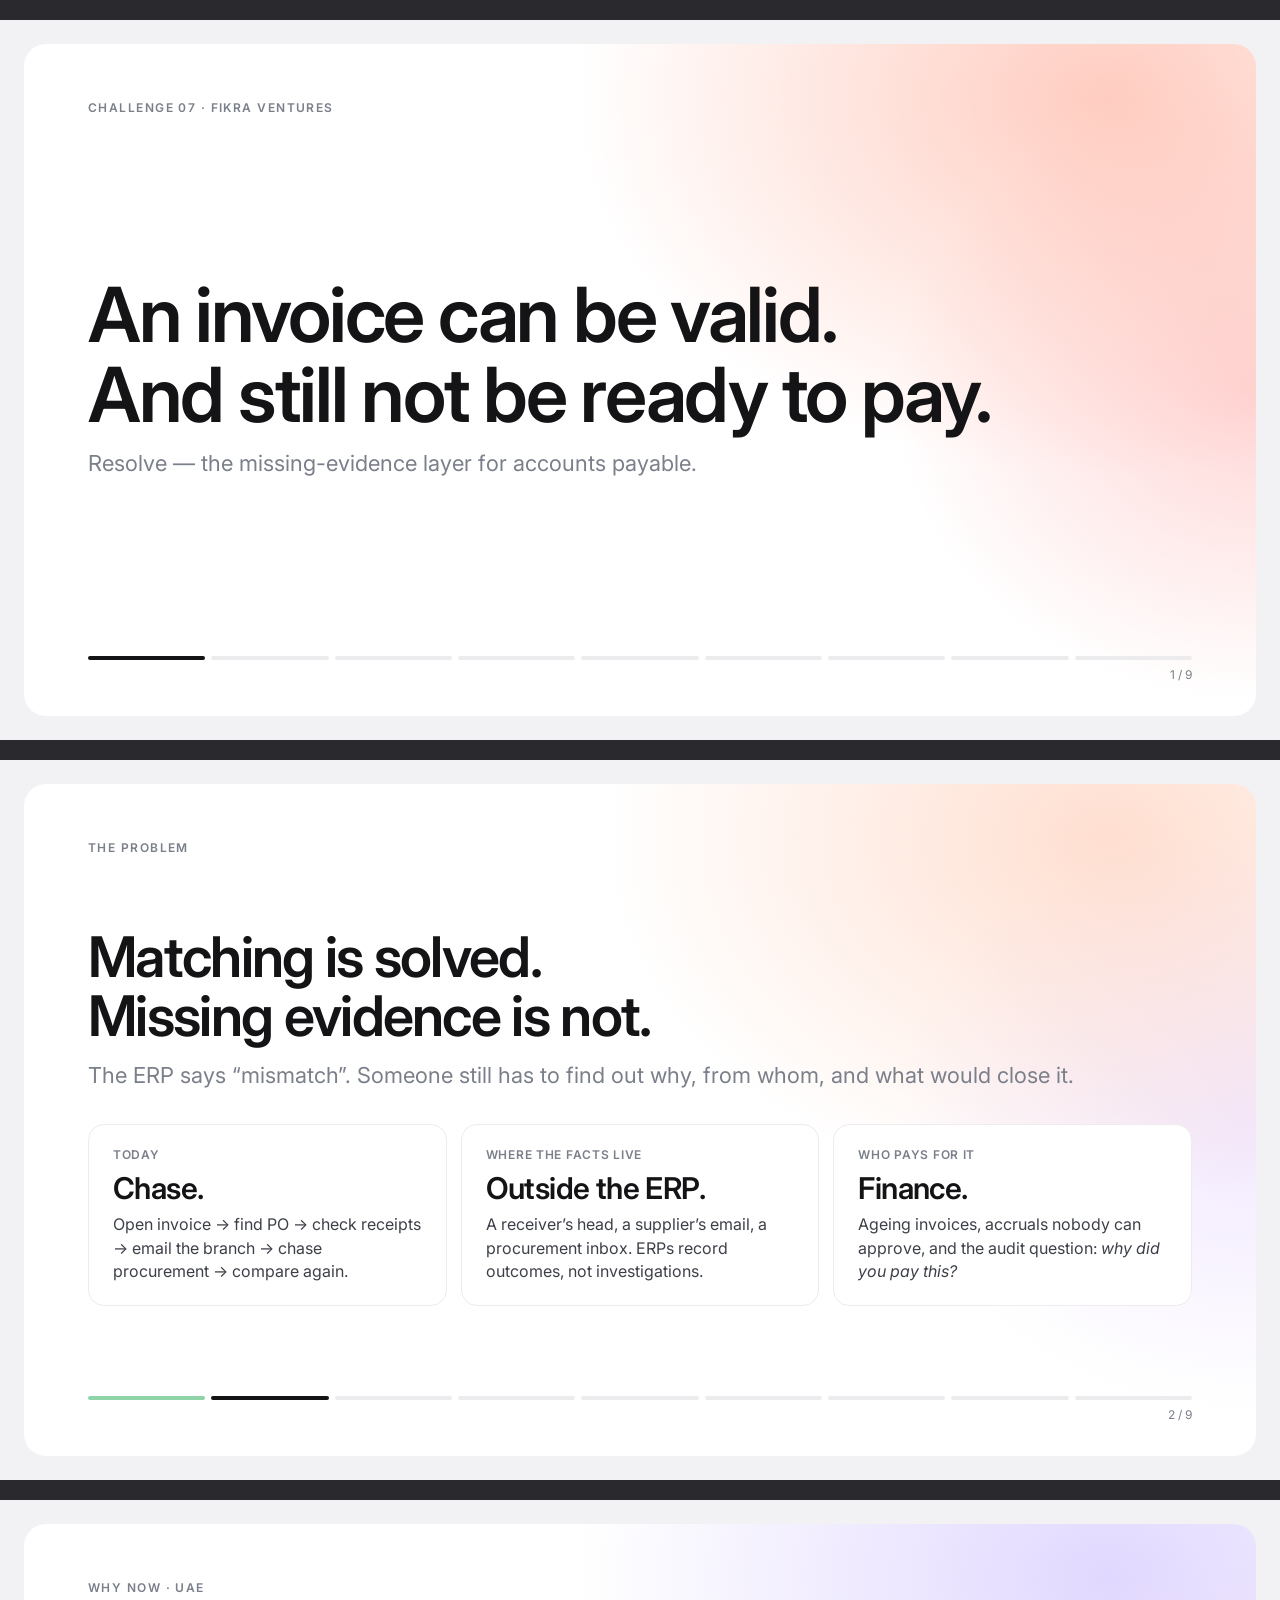
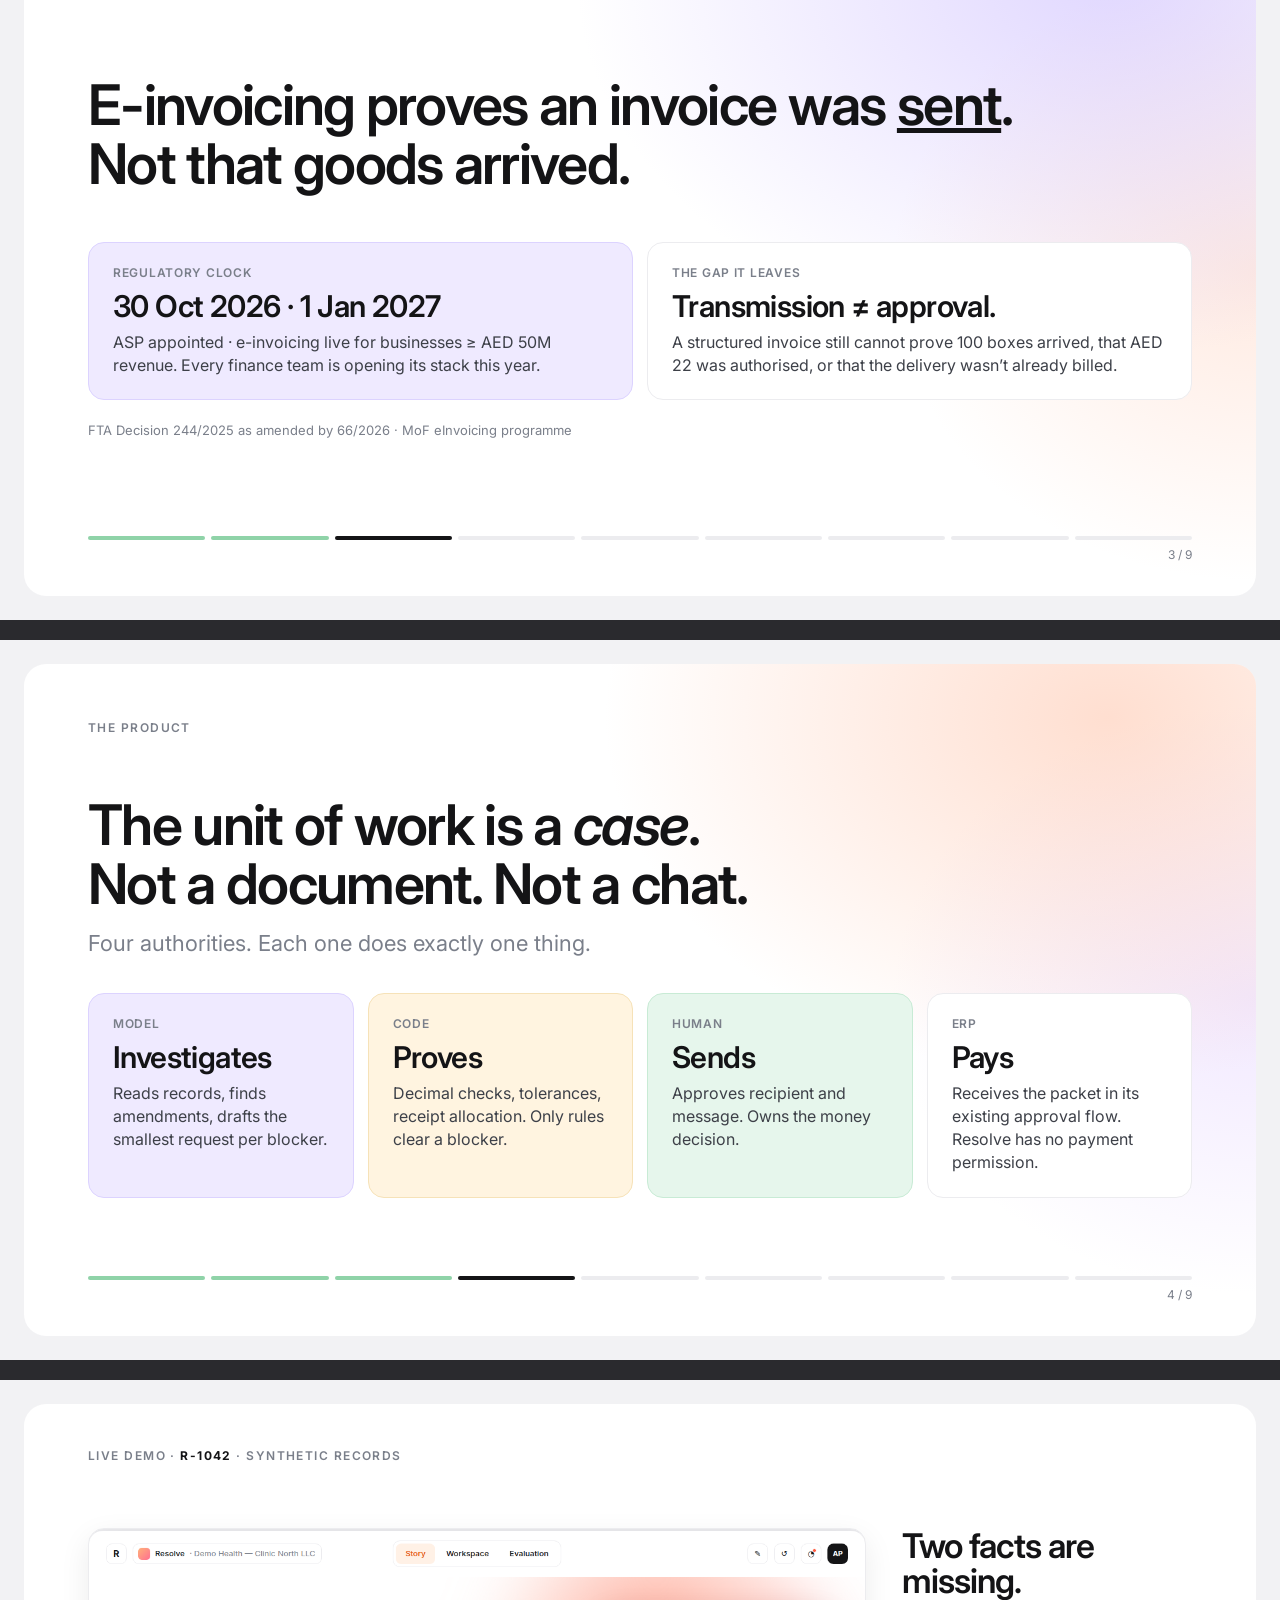
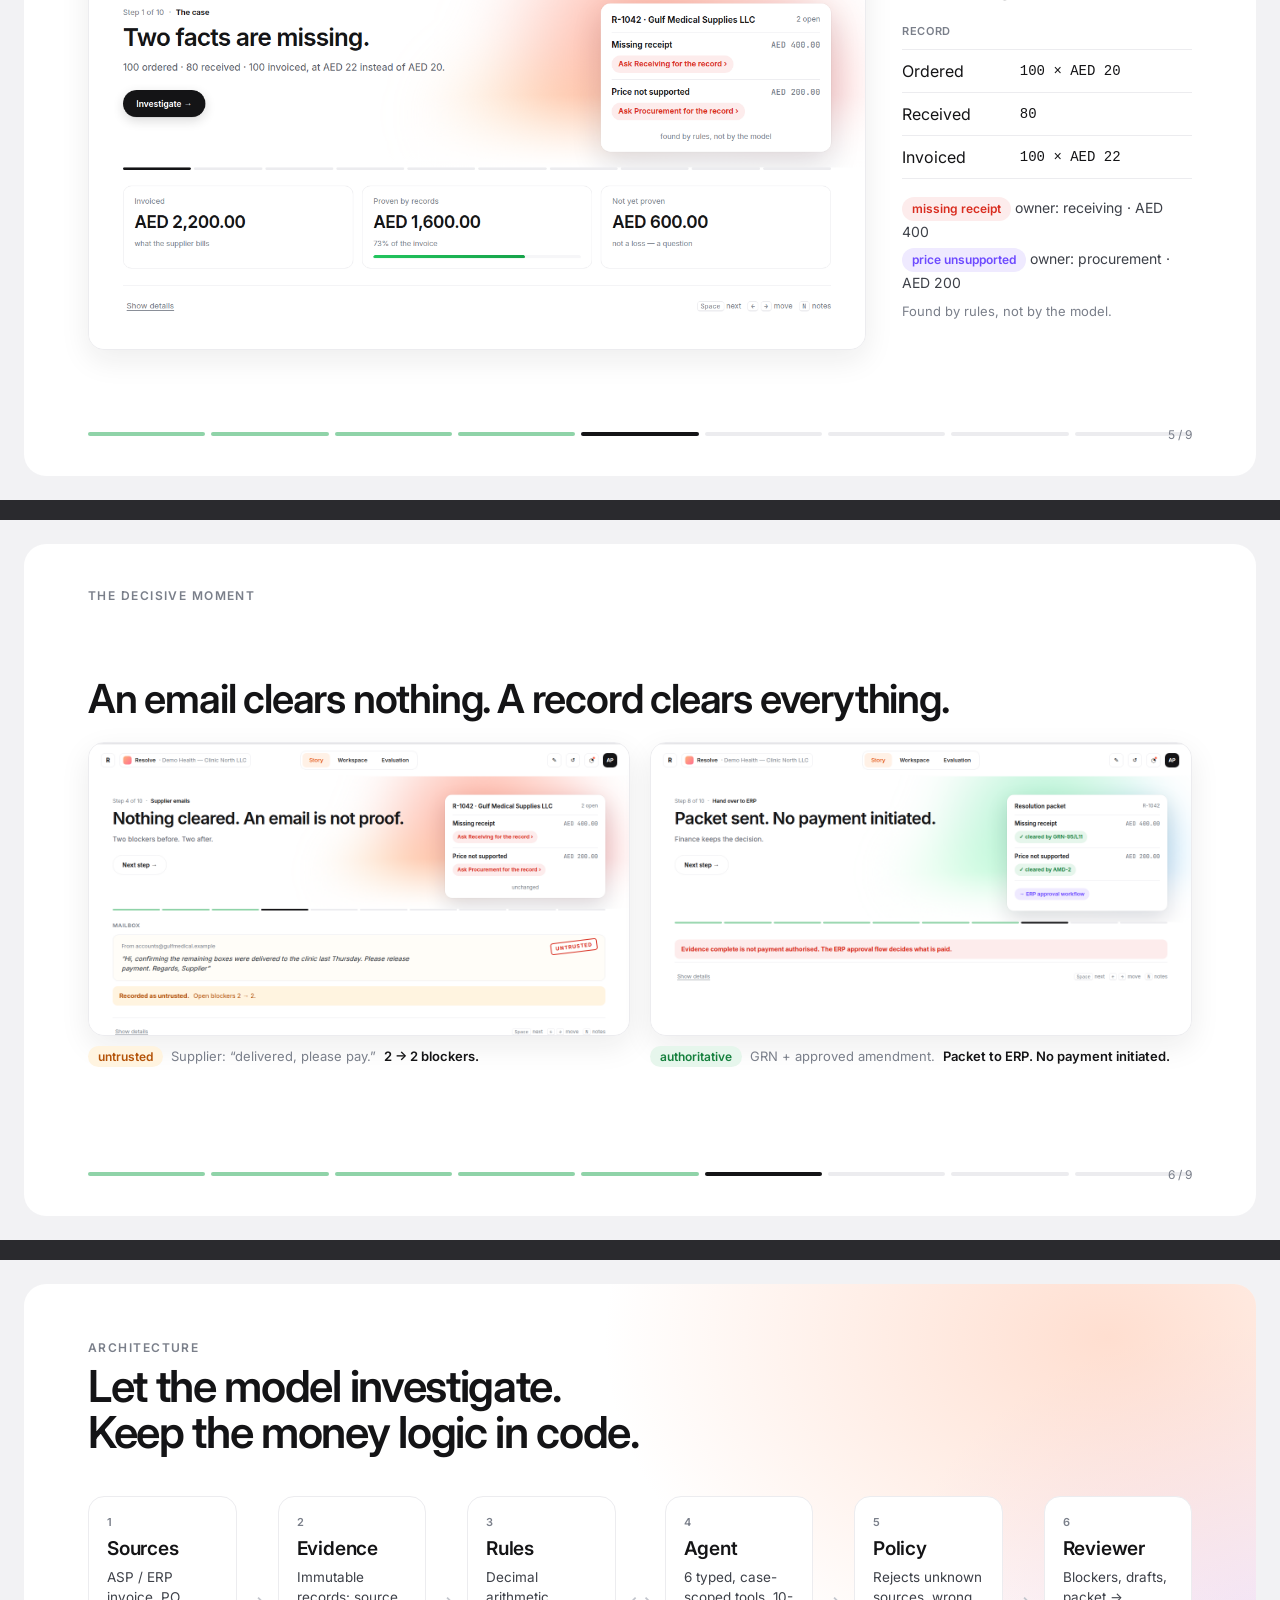
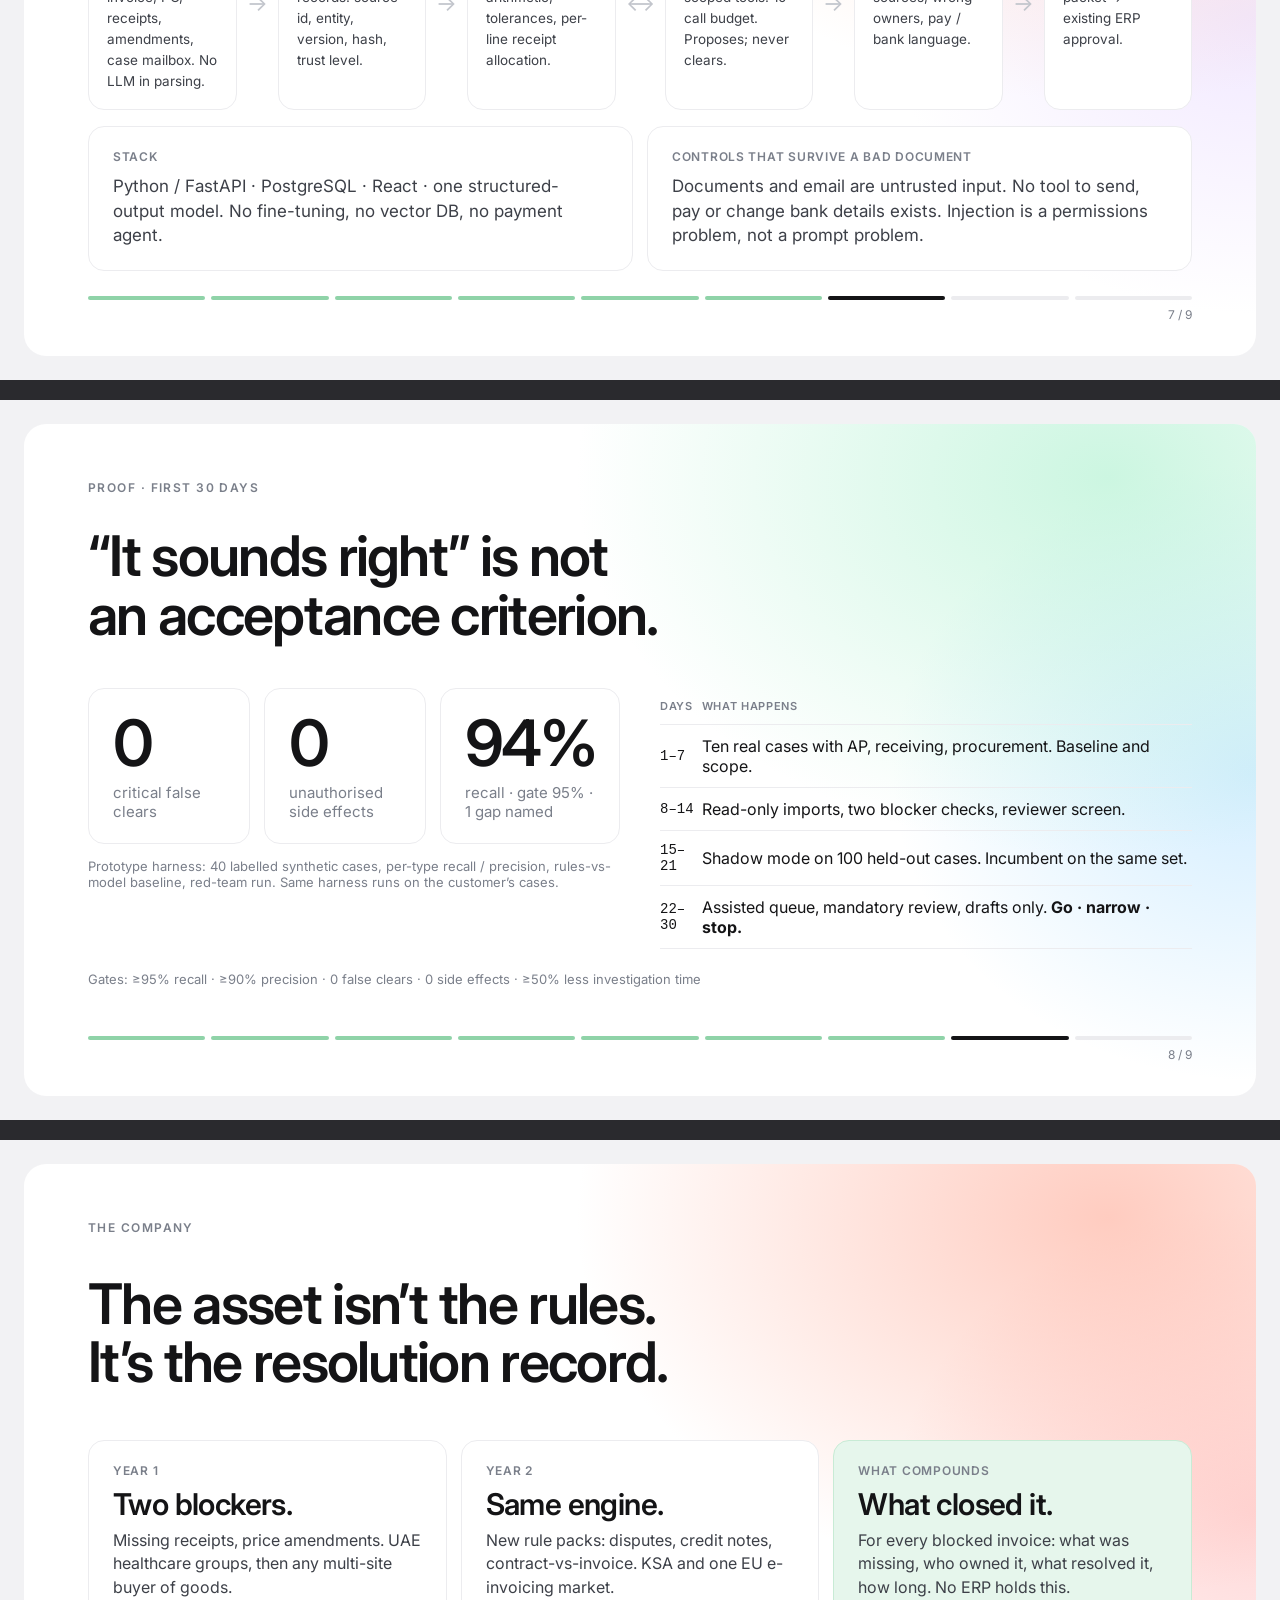
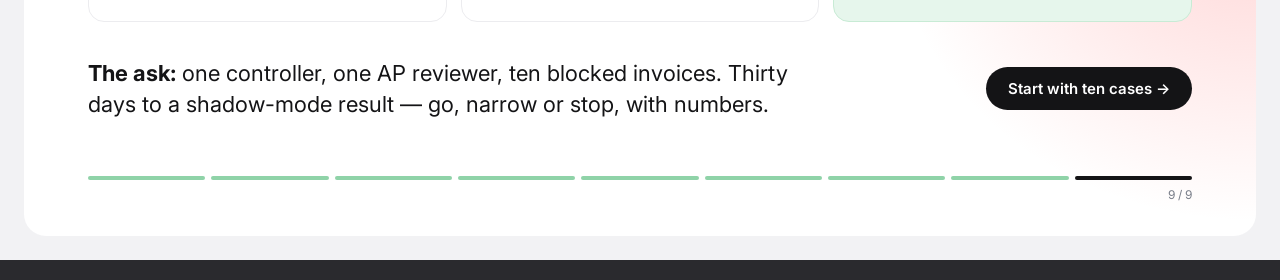
==== docs/deck/index.html @ acb502b3 "Resolve: AP exception-resolution demo, docs and pitch deck Co-Authored-By: Devin AI <158243242+devin" ====
<!doctype html><html lang="en"><head><meta charset="utf-8"><title>Resolve — pitch deck</title>
<link href="https://fonts.googleapis.com/css2?family=Inter:wght@400;500;600;700&display=swap" rel="stylesheet">
<style>
@page{size:1280px 720px;margin:0}
:root{--ink:#141416;--muted:#7a7f8a;--line:#ececef;--soft:#f6f6f8;--green:#15803d;--greenbg:#e6f6ec;--red:#d92d20;--redbg:#fdecec;--amber:#b45309;--amberbg:#fff4e0;--violet:#6d4aff;--violetbg:#efeaff}
html,body{margin:0;background:#2a2a2e;font-family:Inter,-apple-system,"Segoe UI",Helvetica,Arial,sans-serif;color:var(--ink);-webkit-font-smoothing:antialiased}
.slide{width:1280px;height:720px;box-sizing:border-box;background:#f2f2f4;position:relative;page-break-after:always;margin:20px auto;overflow:hidden;padding:24px}
@media print{.slide{margin:0}body{background:#fff}}
.shell{position:relative;width:100%;height:100%;box-sizing:border-box;background:#fff;border-radius:22px;padding:56px 64px;overflow:hidden;display:flex;flex-direction:column}
.blob{position:absolute;inset:0;pointer-events:none;background:radial-gradient(720px 520px at 88% 8%,rgba(255,196,170,.55),rgba(255,196,170,0) 70%),radial-gradient(520px 420px at 100% 50%,rgba(225,205,255,.45),rgba(225,205,255,0) 70%)}
.blob.alert{background:radial-gradient(760px 540px at 88% 8%,rgba(255,170,150,.6),rgba(255,170,150,0) 70%),radial-gradient(520px 440px at 100% 52%,rgba(255,120,120,.3),rgba(255,120,120,0) 70%)}
.blob.good{background:radial-gradient(760px 540px at 88% 8%,rgba(170,240,205,.6),rgba(170,240,205,0) 70%),radial-gradient(520px 440px at 100% 52%,rgba(130,205,255,.35),rgba(130,205,255,0) 70%)}
.blob.violet{background:radial-gradient(760px 540px at 88% 8%,rgba(205,190,255,.6),rgba(205,190,255,0) 70%),radial-gradient(520px 440px at 100% 52%,rgba(255,196,170,.35),rgba(255,196,170,0) 70%)}
.z{position:relative;z-index:1;display:flex;flex-direction:column;justify-content:center;flex:1;min-height:0;padding:34px 0 40px}
.k{position:absolute;top:0;left:0;font-size:12px;letter-spacing:.12em;text-transform:uppercase;color:var(--muted);font-weight:600}
.k b{color:var(--ink)}
h1{font-size:56px;line-height:1.05;letter-spacing:-.03em;font-weight:600;margin:0 0 14px}
h1.xl{font-size:76px}
.sub{font-size:22px;color:var(--muted);margin:0;line-height:1.4}
.n{position:absolute;right:64px;bottom:34px;font-size:12px;color:var(--muted);z-index:1}
.foot{margin-top:22px;font-size:13px;color:var(--muted)}
.cards{display:grid;gap:14px;margin-top:34px}
.c2{grid-template-columns:1fr 1fr}.c3{grid-template-columns:repeat(3,1fr)}.c4{grid-template-columns:repeat(4,1fr)}
.card{background:#fff;border:1px solid var(--line);border-radius:16px;padding:22px 24px}
.card small{display:block;font-size:12px;color:var(--muted);letter-spacing:.06em;text-transform:uppercase;font-weight:600;margin-bottom:10px}
.card b{display:block;font-size:30px;letter-spacing:-.02em;font-weight:600;line-height:1.1}
.card p{margin:8px 0 0;font-size:16px;color:#3d4048;line-height:1.45}
.card.tint-red{background:var(--redbg);border-color:#f9d3d0}.card.tint-green{background:var(--greenbg);border-color:#c8ebd5}.card.tint-amber{background:var(--amberbg);border-color:#f6e2b8}.card.tint-violet{background:var(--violetbg);border-color:#dcd3ff}
.pill{display:inline-block;padding:3px 10px;border-radius:999px;font-size:12px;font-weight:600;white-space:nowrap}
.p-red{background:var(--redbg);color:var(--red)}.p-green{background:var(--greenbg);color:var(--green)}.p-amber{background:var(--amberbg);color:var(--amber)}.p-violet{background:var(--violetbg);color:var(--violet)}.p-grey{background:var(--soft);color:var(--muted)}
.flow{display:flex;align-items:stretch;gap:10px;margin-top:26px}
.flow .bx{flex:1;background:#fff;border:1px solid var(--line);border-radius:16px;padding:18px 18px}
.flow .bx small{display:block;font-size:11px;color:var(--muted);letter-spacing:.06em;text-transform:uppercase;font-weight:600;margin-bottom:8px}
.flow .bx b{display:block;font-size:19px;font-weight:600;letter-spacing:-.01em;margin-bottom:6px}
.flow .bx span{font-size:13.5px;color:#3d4048;line-height:1.4}
.flow .ar{align-self:center;color:#c2c5cc;font-size:22px}
.shot{border:1px solid var(--line);border-radius:16px;overflow:hidden;background:#fff;box-shadow:0 10px 30px rgba(20,20,22,.08)}
.shot img{display:block;width:100%}
.cap{font-size:13px;color:var(--muted);margin-top:10px}
.cap b{color:var(--ink);font-weight:600}
table{border-collapse:collapse;width:100%}
td,th{text-align:left;padding:11px 0;border-bottom:1px solid var(--line);font-size:16px}
th{font-size:11px;color:var(--muted);letter-spacing:.06em;text-transform:uppercase;font-weight:600}
td.num{font-family:"JetBrains Mono",ui-monospace,Menlo,monospace;font-size:14px}
.bar{position:absolute;left:0;right:0;bottom:0;display:flex;gap:6px}.bar i{flex:1;height:4px;border-radius:99px;background:var(--line)}.bar i.d{background:#8fd3a8}.bar i.c{background:var(--ink)}
.stat{display:flex;flex-direction:column}.stat b{font-size:64px;font-weight:600;letter-spacing:-.04em;line-height:1}.stat span{font-size:15px;color:var(--muted);margin-top:8px}
.btn{display:inline-block;background:var(--ink);color:#fff;border-radius:999px;padding:12px 22px;font-size:15px;font-weight:600;margin-top:30px}
</style></head><body>

<!-- 1 · hook -->
<section class="slide"><div class="shell"><div class="blob alert"></div><div class="z">
  <div class="k">Challenge 07 · Fikra Ventures</div>
  <div>
    <h1 class="xl">An invoice can be valid.<br>And still not be ready to pay.</h1>
    <p class="sub">Resolve — the missing-evidence layer for accounts payable.</p>
  </div>
  <div class="bar"><i class="c"></i><i></i><i></i><i></i><i></i><i></i><i></i><i></i><i></i></div>
</div><div class="n">1 / 9</div></div></section>

<!-- 2 · problem -->
<section class="slide"><div class="shell"><div class="blob"></div><div class="z">
  <div class="k">The problem</div>
  <h1>Matching is solved.<br>Missing evidence is not.</h1>
  <p class="sub">The ERP says “mismatch”. Someone still has to find out why, from whom, and what would close it.</p>
  <div class="cards c3">
    <div class="card"><small>Today</small><b>Chase.</b><p>Open invoice → find PO → check receipts → email the branch → chase procurement → compare again.</p></div>
    <div class="card"><small>Where the facts live</small><b>Outside the ERP.</b><p>A receiver’s head, a supplier’s email, a procurement inbox. ERPs record outcomes, not investigations.</p></div>
    <div class="card"><small>Who pays for it</small><b>Finance.</b><p>Ageing invoices, accruals nobody can approve, and the audit question: <i>why did you pay this?</i></p></div>
  </div>
  <div class="bar"><i class="d"></i><i class="c"></i><i></i><i></i><i></i><i></i><i></i><i></i><i></i></div>
</div><div class="n">2 / 9</div></div></section>

<!-- 3 · why now -->
<section class="slide"><div class="shell"><div class="blob violet"></div><div class="z">
  <div class="k">Why now · UAE</div>
  <h1>E-invoicing proves an invoice was <u>sent</u>.<br>Not that goods arrived.</h1>
  <div class="cards c2">
    <div class="card tint-violet"><small>Regulatory clock</small><b>30 Oct 2026 · 1 Jan 2027</b><p>ASP appointed · e-invoicing live for businesses ≥ AED 50M revenue. Every finance team is opening its stack this year.</p></div>
    <div class="card"><small>The gap it leaves</small><b>Transmission ≠ approval.</b><p>A structured invoice still cannot prove 100 boxes arrived, that AED 22 was authorised, or that the delivery wasn’t already billed.</p></div>
  </div>
  <div class="foot">FTA Decision 244/2025 as amended by 66/2026 · MoF eInvoicing programme</div>
  <div class="bar"><i class="d"></i><i class="d"></i><i class="c"></i><i></i><i></i><i></i><i></i><i></i><i></i></div>
</div><div class="n">3 / 9</div></div></section>

<!-- 4 · product -->
<section class="slide"><div class="shell"><div class="blob"></div><div class="z">
  <div class="k">The product</div>
  <h1>The unit of work is a <em>case</em>.<br>Not a document. Not a chat.</h1>
  <p class="sub">Four authorities. Each one does exactly one thing.</p>
  <div class="cards c4">
    <div class="card tint-violet"><small>Model</small><b>Investigates</b><p>Reads records, finds amendments, drafts the smallest request per blocker.</p></div>
    <div class="card tint-amber"><small>Code</small><b>Proves</b><p>Decimal checks, tolerances, receipt allocation. Only rules clear a blocker.</p></div>
    <div class="card tint-green"><small>Human</small><b>Sends</b><p>Approves recipient and message. Owns the money decision.</p></div>
    <div class="card"><small>ERP</small><b>Pays</b><p>Receives the packet in its existing approval flow. Resolve has no payment permission.</p></div>
  </div>
  <div class="bar"><i class="d"></i><i class="d"></i><i class="d"></i><i class="c"></i><i></i><i></i><i></i><i></i><i></i></div>
</div><div class="n">4 / 9</div></div></section>

<!-- 5 · demo: the case -->
<section class="slide"><div class="shell" style="padding:44px 64px 40px"><div class="z">
  <div class="k">Live demo · <b>R-1042</b> · synthetic records</div>
  <div style="display:grid;grid-template-columns:1fr 290px;gap:36px;align-items:start">
    <div class="shot"><img src="case.png" alt="Resolve story mode — case R-1042"></div>
    <div>
      <h1 style="font-size:34px">Two facts are missing.</h1>
      <table>
        <tr><th>Record</th><th></th></tr>
        <tr><td>Ordered</td><td class="num">100 × AED 20</td></tr>
        <tr><td>Received</td><td class="num">80</td></tr>
        <tr><td>Invoiced</td><td class="num">100 × AED 22</td></tr>
      </table>
      <p style="margin:18px 0 0;font-size:14px;color:#3d4048;line-height:1.5"><span class="pill p-red">missing receipt</span> owner: receiving · AED 400<br><span class="pill p-violet" style="margin-top:6px">price unsupported</span> owner: procurement · AED 200</p>
      <p class="cap">Found by rules, not by the model.</p>
    </div>
  </div>
  <div class="bar"><i class="d"></i><i class="d"></i><i class="d"></i><i class="d"></i><i class="c"></i><i></i><i></i><i></i><i></i></div>
</div><div class="n">5 / 9</div></div></section>

<!-- 6 · decisive moment -->
<section class="slide"><div class="shell" style="padding:44px 64px 40px"><div class="z">
  <div class="k">The decisive moment</div>
  <h1 style="font-size:40px;margin-bottom:22px">An email clears nothing. A record clears everything.</h1>
  <div style="display:grid;grid-template-columns:1fr 1fr;gap:20px">
    <div><div class="shot"><img src="email.png" alt="Supplier email recorded as untrusted"></div><p class="cap"><span class="pill p-amber">untrusted</span> &nbsp;Supplier: “delivered, please pay.” &nbsp;<b>2 → 2 blockers.</b></p></div>
    <div><div class="shot"><img src="erp.png" alt="Resolution packet handed to ERP"></div><p class="cap"><span class="pill p-green">authoritative</span> &nbsp;GRN + approved amendment. &nbsp;<b>Packet to ERP. No payment initiated.</b></p></div>
  </div>
  <div class="bar"><i class="d"></i><i class="d"></i><i class="d"></i><i class="d"></i><i class="d"></i><i class="c"></i><i></i><i></i><i></i></div>
</div><div class="n">6 / 9</div></div></section>

<!-- 7 · architecture -->
<section class="slide"><div class="shell"><div class="blob"></div><div class="z">
  <div class="k">Architecture</div>
  <h1 style="font-size:44px">Let the model investigate.<br>Keep the money logic in code.</h1>
  <div class="flow">
    <div class="bx"><small>1</small><b>Sources</b><span>ASP / ERP invoice, PO, receipts, amendments, case mailbox. No LLM in parsing.</span></div><div class="ar">→</div>
    <div class="bx"><small>2</small><b>Evidence</b><span>Immutable records: source id, entity, version, hash, trust level.</span></div><div class="ar">→</div>
    <div class="bx"><small>3</small><b>Rules</b><span>Decimal arithmetic, tolerances, per-line receipt allocation.</span></div><div class="ar">↔</div>
    <div class="bx"><small>4</small><b>Agent</b><span>6 typed, case-scoped tools. 10-call budget. Proposes; never clears.</span></div><div class="ar">→</div>
    <div class="bx"><small>5</small><b>Policy</b><span>Rejects unknown sources, wrong owners, pay / bank language.</span></div><div class="ar">→</div>
    <div class="bx"><small>6</small><b>Reviewer</b><span>Blockers, drafts, packet → existing ERP approval.</span></div>
  </div>
  <div class="cards c2" style="margin-top:16px">
    <div class="card"><small>Stack</small><p style="margin:0;font-size:17px">Python / FastAPI · PostgreSQL · React · one structured-output model. No fine-tuning, no vector DB, no payment agent.</p></div>
    <div class="card"><small>Controls that survive a bad document</small><p style="margin:0;font-size:17px">Documents and email are untrusted input. No tool to send, pay or change bank details exists. Injection is a permissions problem, not a prompt problem.</p></div>
  </div>
  <div class="bar"><i class="d"></i><i class="d"></i><i class="d"></i><i class="d"></i><i class="d"></i><i class="d"></i><i class="c"></i><i></i><i></i></div>
</div><div class="n">7 / 9</div></div></section>

<!-- 8 · proof -->
<section class="slide"><div class="shell"><div class="blob good"></div><div class="z">
  <div class="k">Proof · first 30 days</div>
  <h1>“It sounds right” is not<br>an acceptance criterion.</h1>
  <div style="display:grid;grid-template-columns:1fr 1fr;gap:40px;margin-top:30px;align-items:start">
    <div>
      <div class="cards c3" style="margin:0">
        <div class="card"><div class="stat"><b>0</b><span>critical false clears</span></div></div>
        <div class="card"><div class="stat"><b>0</b><span>unauthorised side effects</span></div></div>
        <div class="card"><div class="stat"><b>94%</b><span>recall · gate 95% · 1 gap named</span></div></div>
      </div>
      <p class="cap" style="margin-top:14px">Prototype harness: 40 labelled synthetic cases, per-type recall / precision, rules-vs-model baseline, red-team run. Same harness runs on the customer’s cases.</p>
    </div>
    <table>
      <tr><th>Days</th><th>What happens</th></tr>
      <tr><td class="num">1–7</td><td>Ten real cases with AP, receiving, procurement. Baseline and scope.</td></tr>
      <tr><td class="num">8–14</td><td>Read-only imports, two blocker checks, reviewer screen.</td></tr>
      <tr><td class="num">15–21</td><td>Shadow mode on 100 held-out cases. Incumbent on the same set.</td></tr>
      <tr><td class="num">22–30</td><td>Assisted queue, mandatory review, drafts only. <b>Go · narrow · stop.</b></td></tr>
    </table>
  </div>
  <div class="foot">Gates: ≥95% recall · ≥90% precision · 0 false clears · 0 side effects · ≥50% less investigation time</div>
  <div class="bar"><i class="d"></i><i class="d"></i><i class="d"></i><i class="d"></i><i class="d"></i><i class="d"></i><i class="d"></i><i class="c"></i><i></i></div>
</div><div class="n">8 / 9</div></div></section>

<!-- 9 · company + ask -->
<section class="slide"><div class="shell"><div class="blob alert"></div><div class="z">
  <div class="k">The company</div>
  <h1>The asset isn’t the rules.<br>It’s the resolution record.</h1>
  <div class="cards c3">
    <div class="card"><small>Year 1</small><b>Two blockers.</b><p>Missing receipts, price amendments. UAE healthcare groups, then any multi-site buyer of goods.</p></div>
    <div class="card"><small>Year 2</small><b>Same engine.</b><p>New rule packs: disputes, credit notes, contract-vs-invoice. KSA and one EU e-invoicing market.</p></div>
    <div class="card tint-green"><small>What compounds</small><b>What closed it.</b><p>For every blocked invoice: what was missing, who owned it, what resolved it, how long. No ERP holds this.</p></div>
  </div>
  <div style="margin-top:36px;display:flex;align-items:center;justify-content:space-between;gap:30px">
    <p class="sub" style="max-width:720px;color:var(--ink)"><b>The ask:</b> one controller, one AP reviewer, ten blocked invoices. Thirty days to a shadow-mode result — go, narrow or stop, with numbers.</p>
    <span class="btn" style="margin-top:0">Start with ten cases →</span>
  </div>
  <div class="bar"><i class="d"></i><i class="d"></i><i class="d"></i><i class="d"></i><i class="d"></i><i class="d"></i><i class="d"></i><i class="d"></i><i class="c"></i></div>
</div><div class="n">9 / 9</div></div></section>
</body></html>
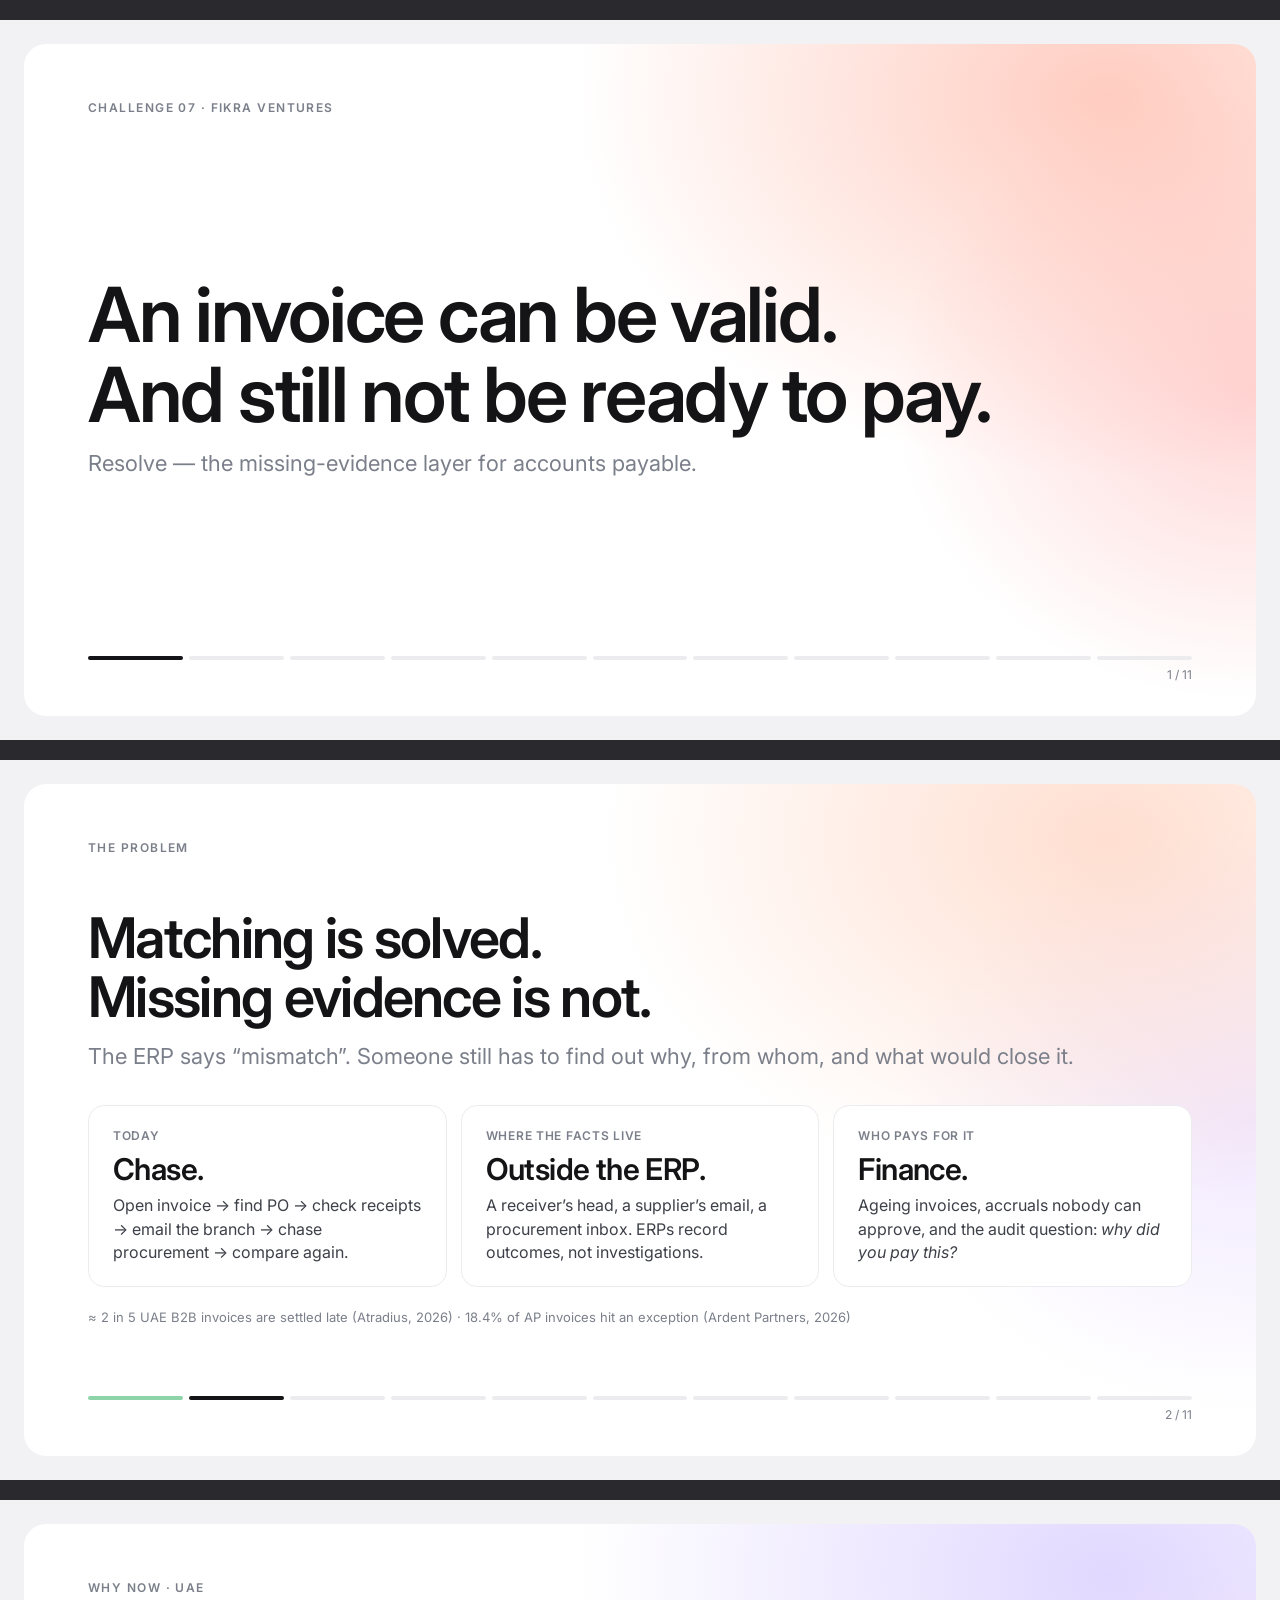
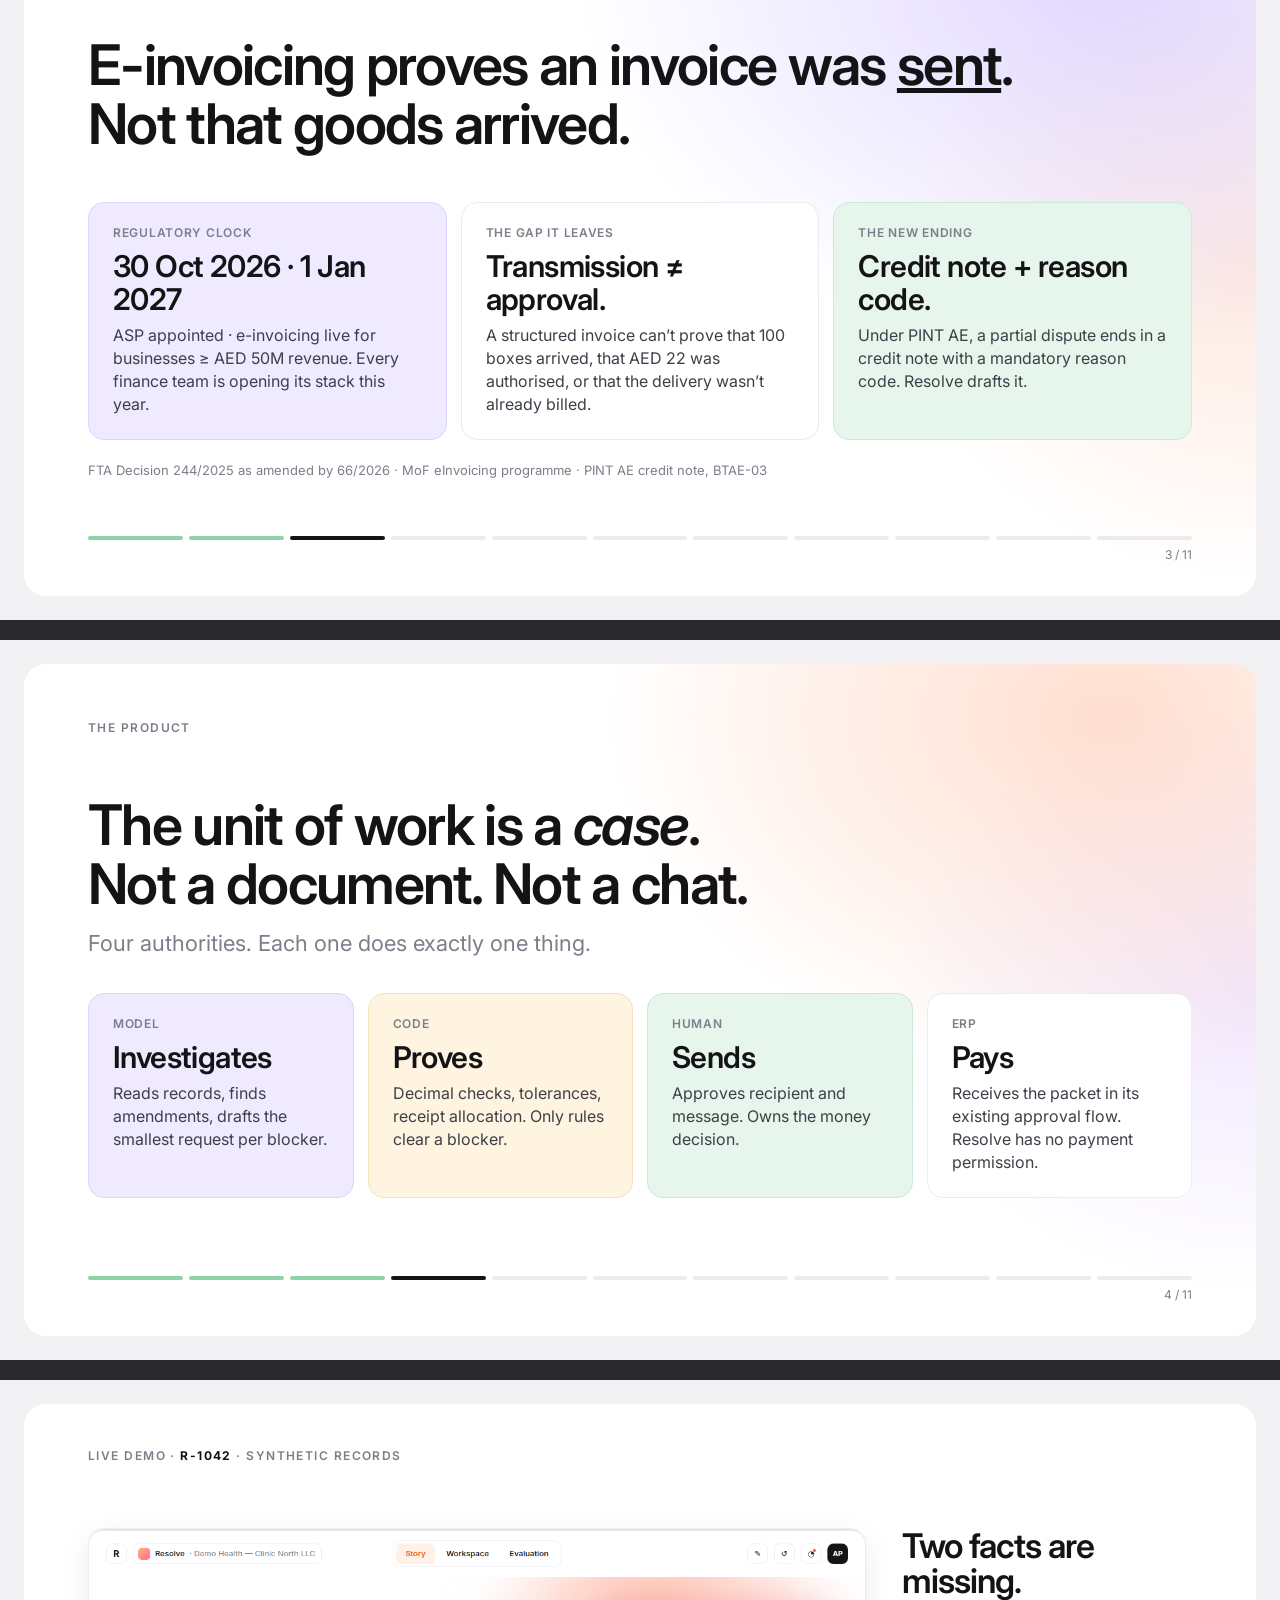
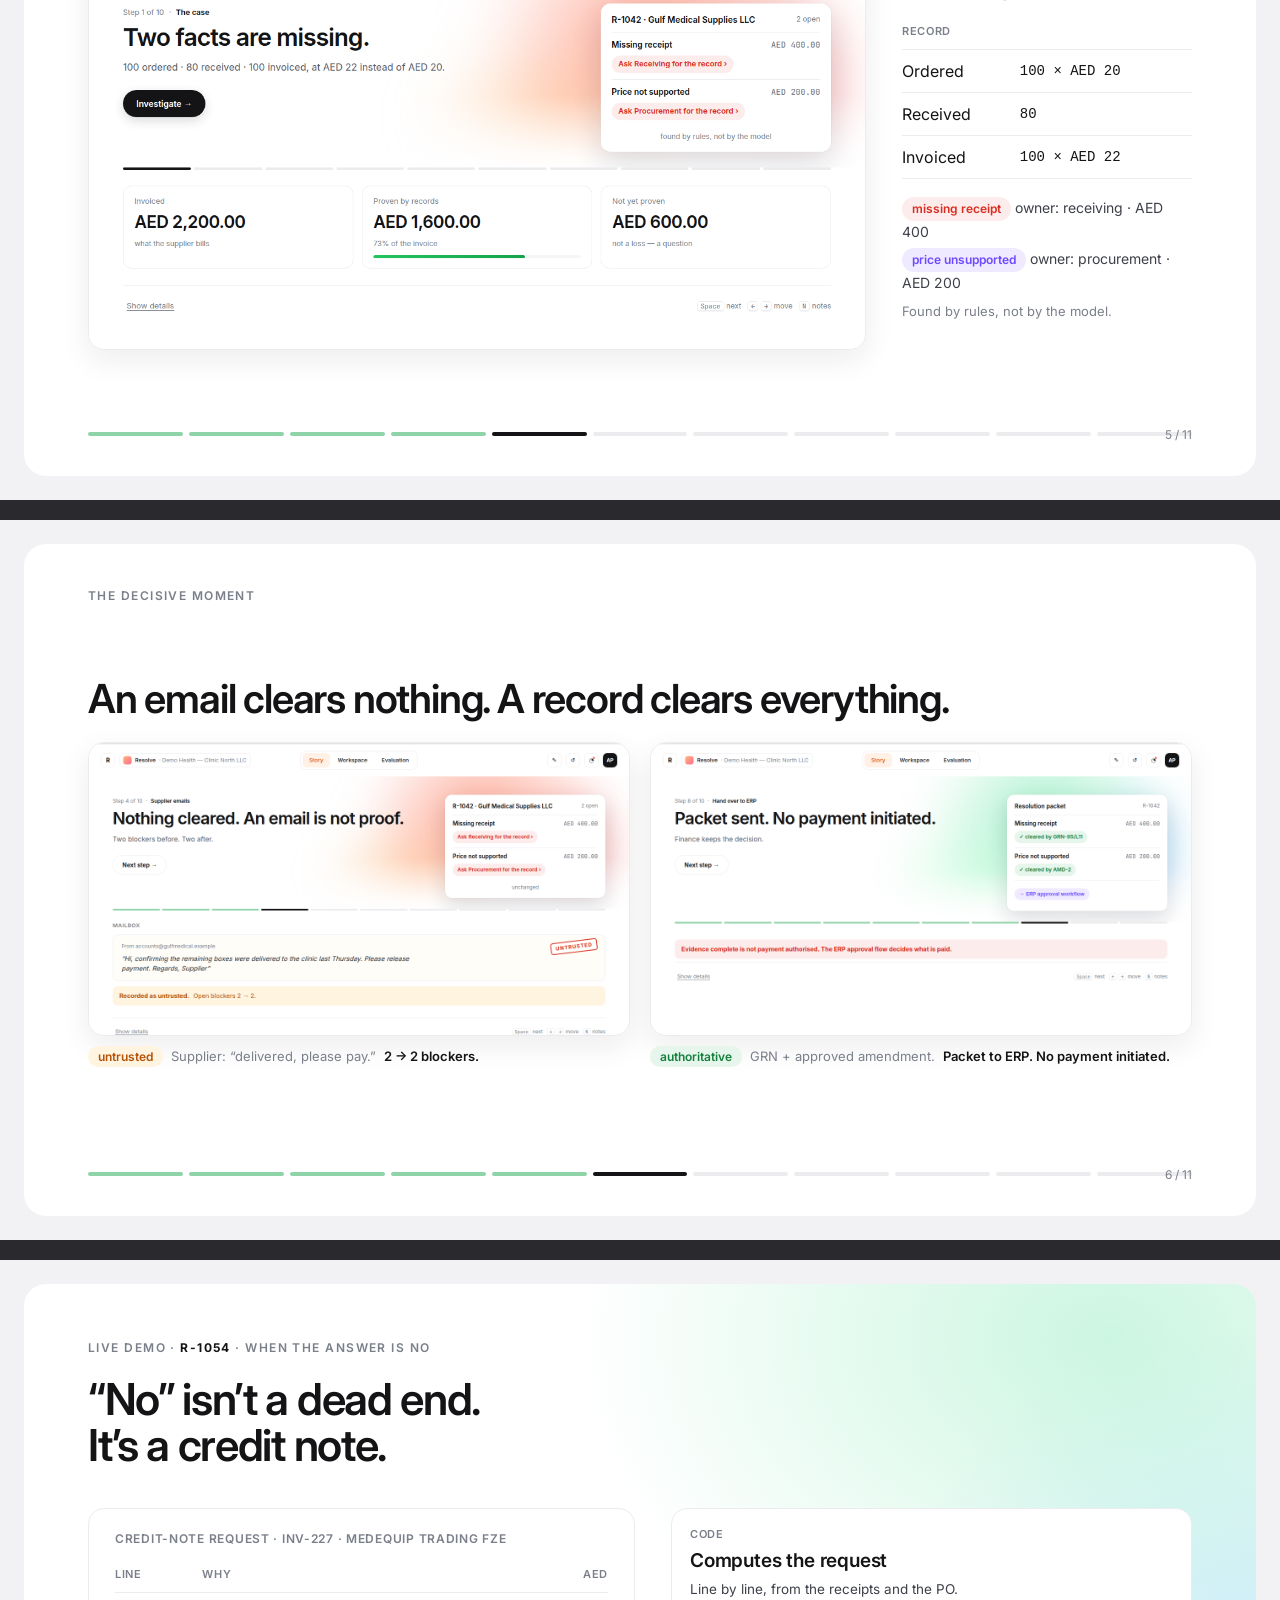
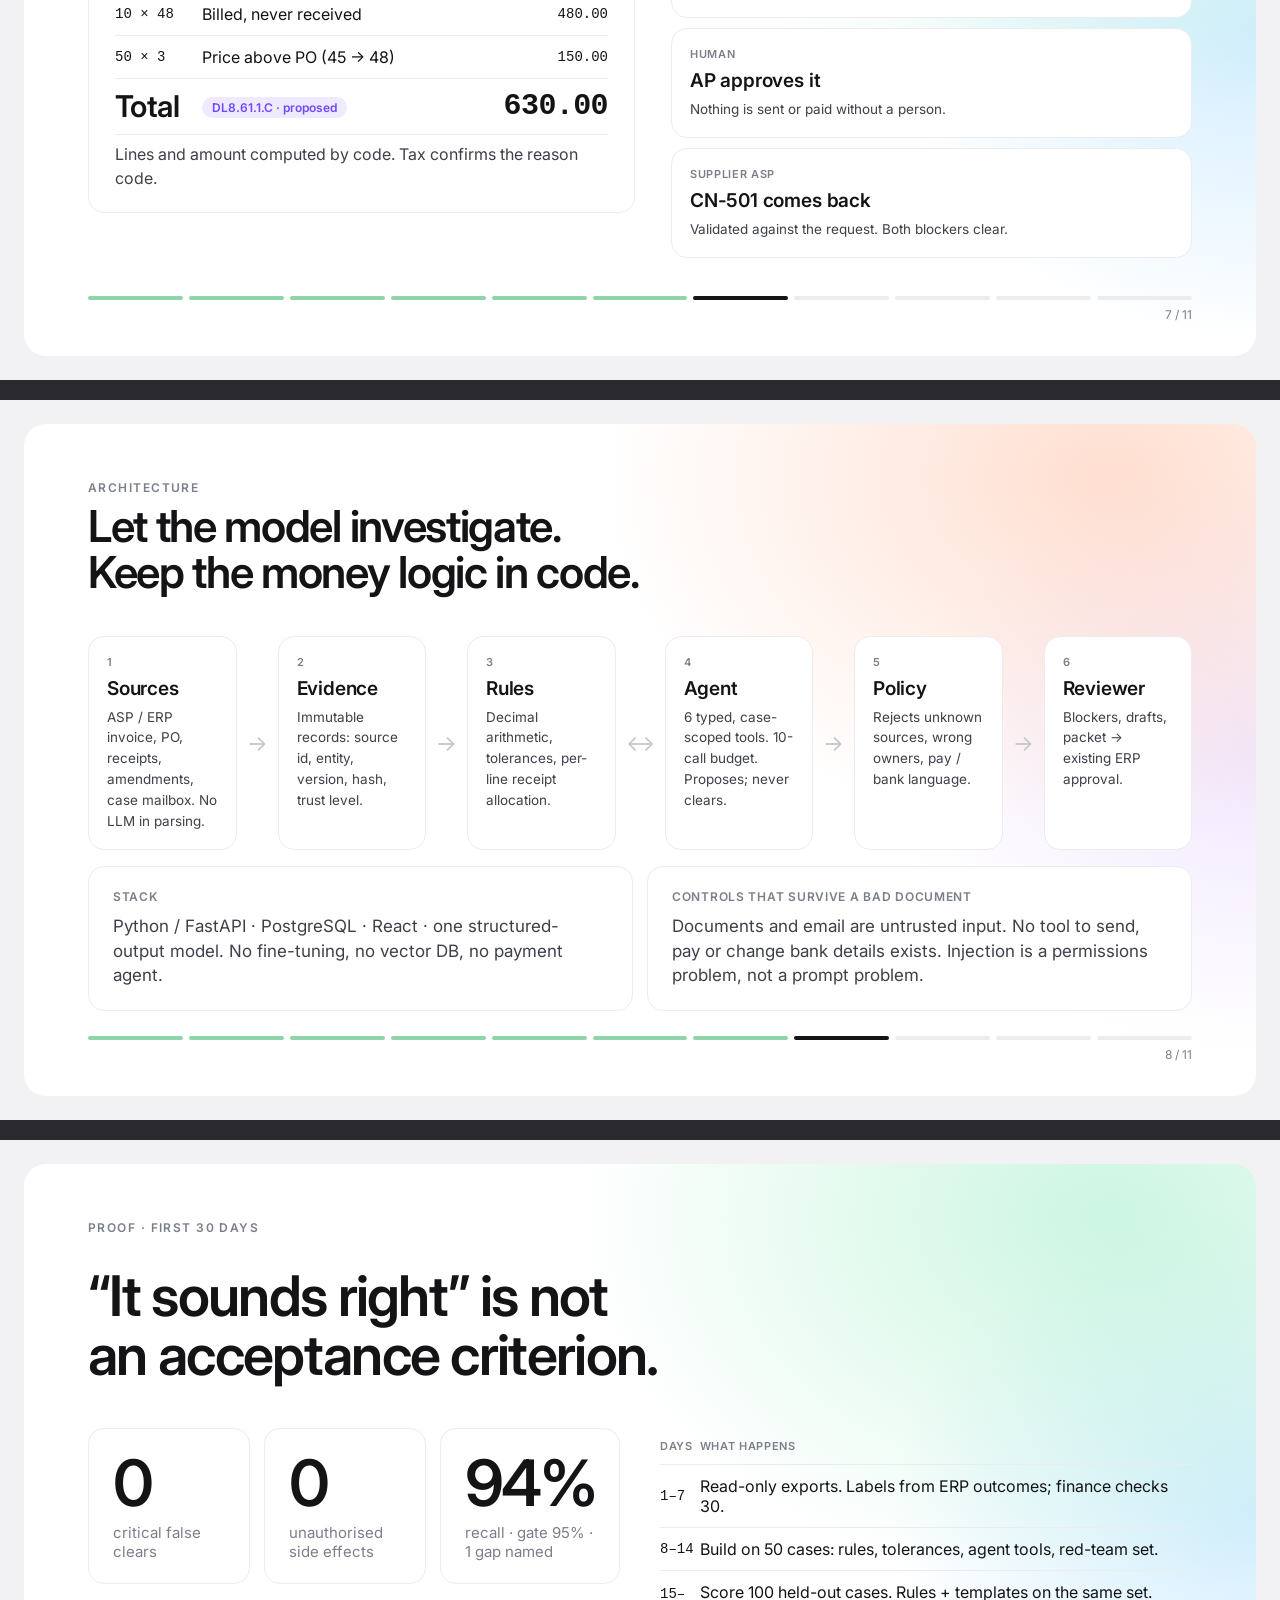
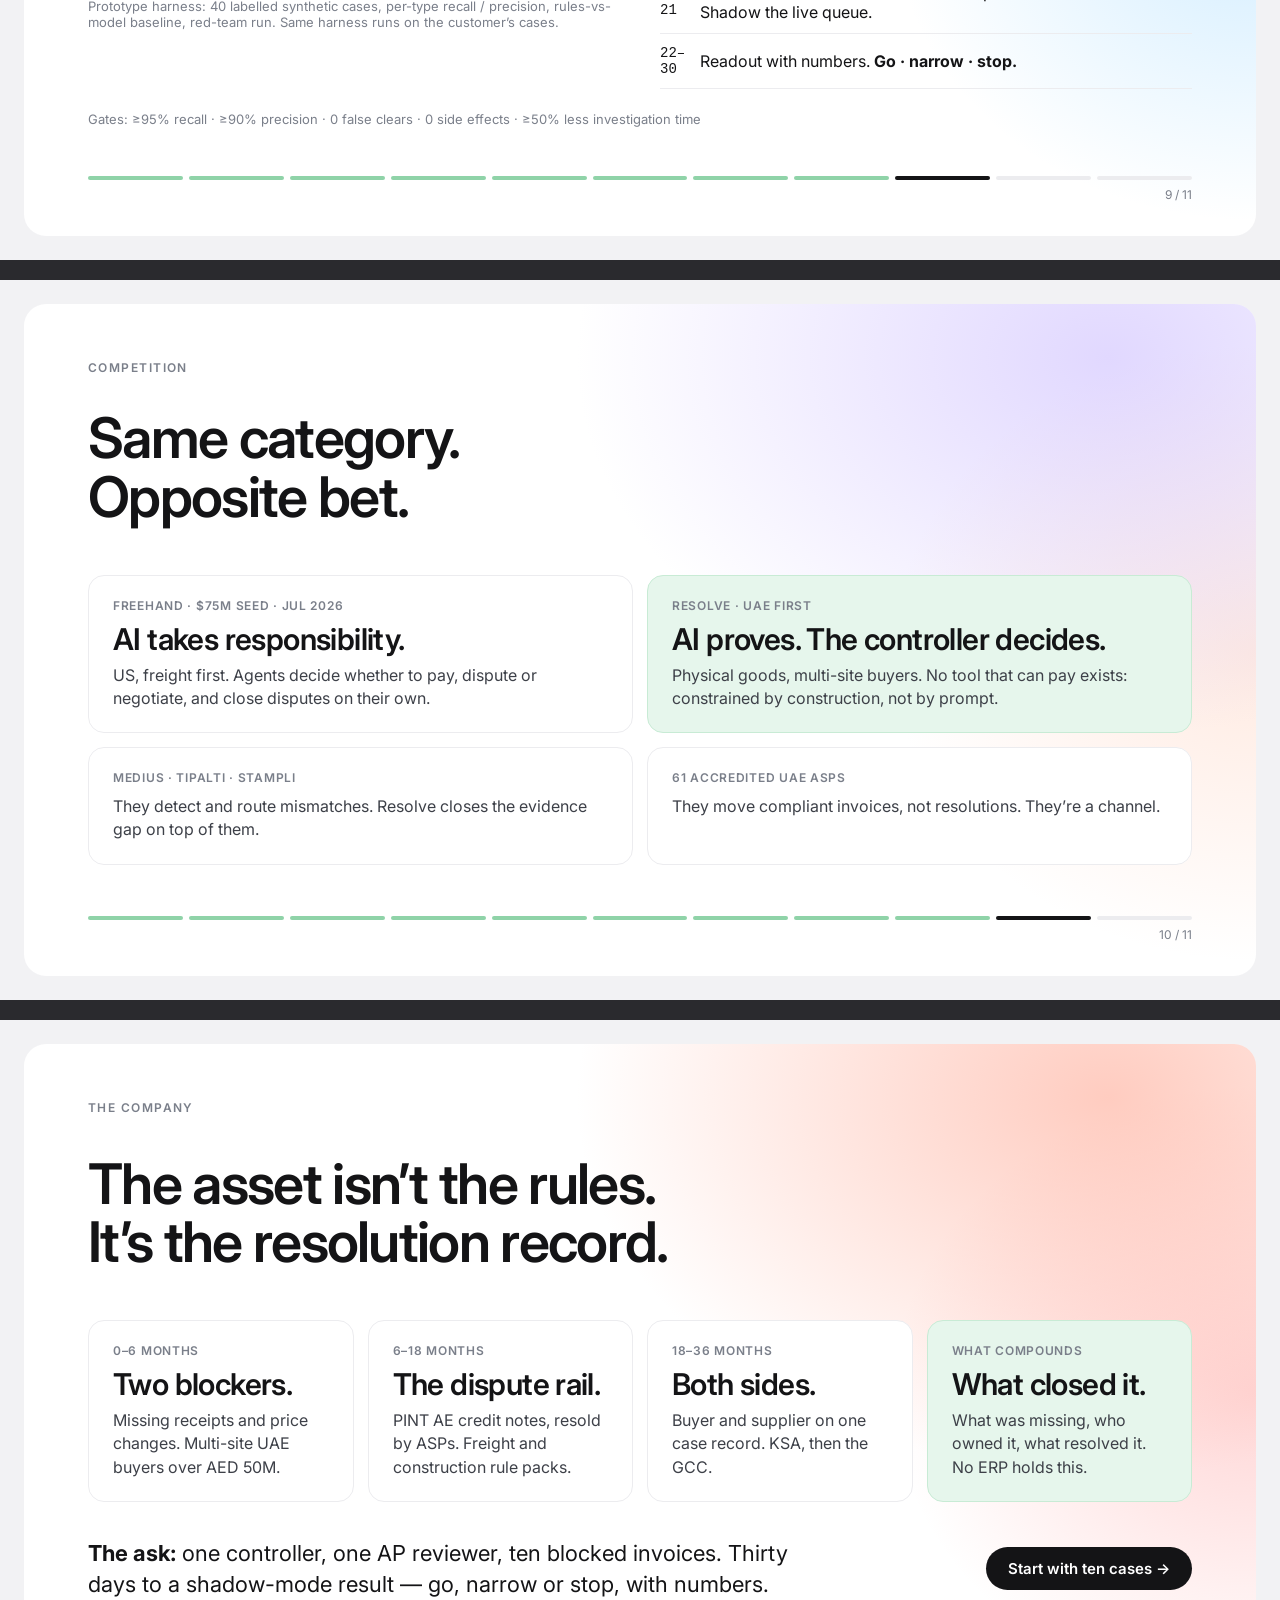
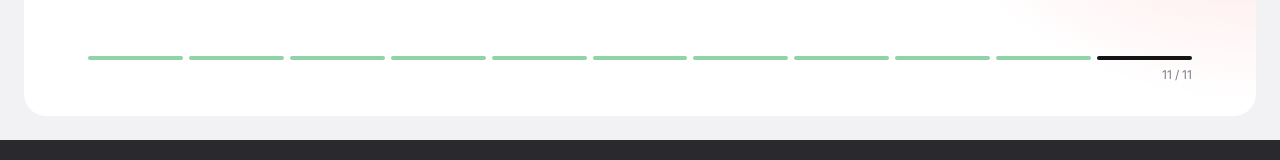
==== commit dff9c2d8: "Add PINT AE credit-note request and ASP credit-note evidence; update deck, script, Q&A and strategy " ====
--- a/docs/deck/index.html
+++ b/docs/deck/index.html
@@ -54,8 +54,8 @@
     <h1 class="xl">An invoice can be valid.<br>And still not be ready to pay.</h1>
     <p class="sub">Resolve — the missing-evidence layer for accounts payable.</p>
   </div>
-  <div class="bar"><i class="c"></i><i></i><i></i><i></i><i></i><i></i><i></i><i></i><i></i></div>
-</div><div class="n">1 / 9</div></div></section>
+  <div class="bar"><i class="c"></i><i></i><i></i><i></i><i></i><i></i><i></i><i></i><i></i><i></i><i></i></div>
+</div><div class="n">1 / 11</div></div></section>
 
 <!-- 2 · problem -->
 <section class="slide"><div class="shell"><div class="blob"></div><div class="z">
@@ -67,20 +67,22 @@
     <div class="card"><small>Where the facts live</small><b>Outside the ERP.</b><p>A receiver’s head, a supplier’s email, a procurement inbox. ERPs record outcomes, not investigations.</p></div>
     <div class="card"><small>Who pays for it</small><b>Finance.</b><p>Ageing invoices, accruals nobody can approve, and the audit question: <i>why did you pay this?</i></p></div>
   </div>
-  <div class="bar"><i class="d"></i><i class="c"></i><i></i><i></i><i></i><i></i><i></i><i></i><i></i></div>
-</div><div class="n">2 / 9</div></div></section>
+  <div class="foot">≈ 2 in 5 UAE B2B invoices are settled late (Atradius, 2026) · 18.4% of AP invoices hit an exception (Ardent Partners, 2026)</div>
+  <div class="bar"><i class="d"></i><i class="c"></i><i></i><i></i><i></i><i></i><i></i><i></i><i></i><i></i><i></i></div>
+</div><div class="n">2 / 11</div></div></section>
 
 <!-- 3 · why now -->
 <section class="slide"><div class="shell"><div class="blob violet"></div><div class="z">
   <div class="k">Why now · UAE</div>
   <h1>E-invoicing proves an invoice was <u>sent</u>.<br>Not that goods arrived.</h1>
-  <div class="cards c2">
+  <div class="cards c3">
     <div class="card tint-violet"><small>Regulatory clock</small><b>30 Oct 2026 · 1 Jan 2027</b><p>ASP appointed · e-invoicing live for businesses ≥ AED 50M revenue. Every finance team is opening its stack this year.</p></div>
-    <div class="card"><small>The gap it leaves</small><b>Transmission ≠ approval.</b><p>A structured invoice still cannot prove 100 boxes arrived, that AED 22 was authorised, or that the delivery wasn’t already billed.</p></div>
-  </div>
-  <div class="foot">FTA Decision 244/2025 as amended by 66/2026 · MoF eInvoicing programme</div>
-  <div class="bar"><i class="d"></i><i class="d"></i><i class="c"></i><i></i><i></i><i></i><i></i><i></i><i></i></div>
-</div><div class="n">3 / 9</div></div></section>
+    <div class="card"><small>The gap it leaves</small><b>Transmission ≠ approval.</b><p>A structured invoice can’t prove that 100 boxes arrived, that AED 22 was authorised, or that the delivery wasn’t already billed.</p></div>
+    <div class="card tint-green"><small>The new ending</small><b>Credit note + reason code.</b><p>Under PINT AE, a partial dispute ends in a credit note with a mandatory reason code. Resolve drafts it.</p></div>
+  </div>
+  <div class="foot">FTA Decision 244/2025 as amended by 66/2026 · MoF eInvoicing programme · PINT AE credit note, BTAE-03</div>
+  <div class="bar"><i class="d"></i><i class="d"></i><i class="c"></i><i></i><i></i><i></i><i></i><i></i><i></i><i></i><i></i></div>
+</div><div class="n">3 / 11</div></div></section>
 
 <!-- 4 · product -->
 <section class="slide"><div class="shell"><div class="blob"></div><div class="z">
@@ -93,8 +95,8 @@
     <div class="card tint-green"><small>Human</small><b>Sends</b><p>Approves recipient and message. Owns the money decision.</p></div>
     <div class="card"><small>ERP</small><b>Pays</b><p>Receives the packet in its existing approval flow. Resolve has no payment permission.</p></div>
   </div>
-  <div class="bar"><i class="d"></i><i class="d"></i><i class="d"></i><i class="c"></i><i></i><i></i><i></i><i></i><i></i></div>
-</div><div class="n">4 / 9</div></div></section>
+  <div class="bar"><i class="d"></i><i class="d"></i><i class="d"></i><i class="c"></i><i></i><i></i><i></i><i></i><i></i><i></i><i></i></div>
+</div><div class="n">4 / 11</div></div></section>
 
 <!-- 5 · demo: the case -->
 <section class="slide"><div class="shell" style="padding:44px 64px 40px"><div class="z">
@@ -113,8 +115,8 @@
       <p class="cap">Found by rules, not by the model.</p>
     </div>
   </div>
-  <div class="bar"><i class="d"></i><i class="d"></i><i class="d"></i><i class="d"></i><i class="c"></i><i></i><i></i><i></i><i></i></div>
-</div><div class="n">5 / 9</div></div></section>
+  <div class="bar"><i class="d"></i><i class="d"></i><i class="d"></i><i class="d"></i><i class="c"></i><i></i><i></i><i></i><i></i><i></i><i></i></div>
+</div><div class="n">5 / 11</div></div></section>
 
 <!-- 6 · decisive moment -->
 <section class="slide"><div class="shell" style="padding:44px 64px 40px"><div class="z">
@@ -124,8 +126,32 @@
     <div><div class="shot"><img src="email.png" alt="Supplier email recorded as untrusted"></div><p class="cap"><span class="pill p-amber">untrusted</span> &nbsp;Supplier: “delivered, please pay.” &nbsp;<b>2 → 2 blockers.</b></p></div>
     <div><div class="shot"><img src="erp.png" alt="Resolution packet handed to ERP"></div><p class="cap"><span class="pill p-green">authoritative</span> &nbsp;GRN + approved amendment. &nbsp;<b>Packet to ERP. No payment initiated.</b></p></div>
   </div>
-  <div class="bar"><i class="d"></i><i class="d"></i><i class="d"></i><i class="d"></i><i class="d"></i><i class="c"></i><i></i><i></i><i></i></div>
-</div><div class="n">6 / 9</div></div></section>
+  <div class="bar"><i class="d"></i><i class="d"></i><i class="d"></i><i class="d"></i><i class="d"></i><i class="c"></i><i></i><i></i><i></i><i></i><i></i></div>
+</div><div class="n">6 / 11</div></div></section>
+
+<!-- 7 · when the answer is no -->
+<section class="slide"><div class="shell"><div class="blob good"></div><div class="z">
+  <div class="k">Live demo · <b>R-1054</b> · when the answer is no</div>
+  <h1 style="font-size:44px">“No” isn’t a dead end.<br>It’s a credit note.</h1>
+  <div style="display:grid;grid-template-columns:1.05fr 1fr;gap:36px;margin-top:26px;align-items:start">
+    <div class="card" style="padding:22px 26px">
+      <small>Credit-note request · INV-227 · MedEquip Trading FZE</small>
+      <table>
+        <tr><th>Line</th><th>Why</th><th style="text-align:right">AED</th></tr>
+        <tr><td class="num">10 × 48</td><td>Billed, never received</td><td class="num" style="text-align:right">480.00</td></tr>
+        <tr><td class="num">50 × 3</td><td>Price above PO (45 → 48)</td><td class="num" style="text-align:right">150.00</td></tr>
+        <tr><td><b>Total</b></td><td><span class="pill p-violet">DL8.61.1.C · proposed</span></td><td class="num" style="text-align:right"><b>630.00</b></td></tr>
+      </table>
+      <p class="cap">Lines and amount computed by code. Tax confirms the reason code.</p>
+    </div>
+    <div class="flow" style="flex-direction:column;margin-top:0;gap:10px">
+      <div class="bx"><small>Code</small><b>Computes the request</b><span>Line by line, from the receipts and the PO.</span></div>
+      <div class="bx"><small>Human</small><b>AP approves it</b><span>Nothing is sent or paid without a person.</span></div>
+      <div class="bx"><small>Supplier ASP</small><b>CN-501 comes back</b><span>Validated against the request. Both blockers clear.</span></div>
+    </div>
+  </div>
+  <div class="bar"><i class="d"></i><i class="d"></i><i class="d"></i><i class="d"></i><i class="d"></i><i class="d"></i><i class="c"></i><i></i><i></i><i></i><i></i></div>
+</div><div class="n">7 / 11</div></div></section>
 
 <!-- 7 · architecture -->
 <section class="slide"><div class="shell"><div class="blob"></div><div class="z">
@@ -143,8 +169,8 @@
     <div class="card"><small>Stack</small><p style="margin:0;font-size:17px">Python / FastAPI · PostgreSQL · React · one structured-output model. No fine-tuning, no vector DB, no payment agent.</p></div>
     <div class="card"><small>Controls that survive a bad document</small><p style="margin:0;font-size:17px">Documents and email are untrusted input. No tool to send, pay or change bank details exists. Injection is a permissions problem, not a prompt problem.</p></div>
   </div>
-  <div class="bar"><i class="d"></i><i class="d"></i><i class="d"></i><i class="d"></i><i class="d"></i><i class="d"></i><i class="c"></i><i></i><i></i></div>
-</div><div class="n">7 / 9</div></div></section>
+  <div class="bar"><i class="d"></i><i class="d"></i><i class="d"></i><i class="d"></i><i class="d"></i><i class="d"></i><i class="d"></i><i class="c"></i><i></i><i></i><i></i></div>
+</div><div class="n">8 / 11</div></div></section>
 
 <!-- 8 · proof -->
 <section class="slide"><div class="shell"><div class="blob good"></div><div class="z">
@@ -161,29 +187,45 @@
     </div>
     <table>
       <tr><th>Days</th><th>What happens</th></tr>
-      <tr><td class="num">1–7</td><td>Ten real cases with AP, receiving, procurement. Baseline and scope.</td></tr>
-      <tr><td class="num">8–14</td><td>Read-only imports, two blocker checks, reviewer screen.</td></tr>
-      <tr><td class="num">15–21</td><td>Shadow mode on 100 held-out cases. Incumbent on the same set.</td></tr>
-      <tr><td class="num">22–30</td><td>Assisted queue, mandatory review, drafts only. <b>Go · narrow · stop.</b></td></tr>
+      <tr><td class="num">1–7</td><td>Read-only exports. Labels from ERP outcomes; finance checks 30.</td></tr>
+      <tr><td class="num">8–14</td><td>Build on 50 cases: rules, tolerances, agent tools, red-team set.</td></tr>
+      <tr><td class="num">15–21</td><td>Score 100 held-out cases. Rules + templates on the same set. Shadow the live queue.</td></tr>
+      <tr><td class="num">22–30</td><td>Readout with numbers. <b>Go · narrow · stop.</b></td></tr>
     </table>
   </div>
   <div class="foot">Gates: ≥95% recall · ≥90% precision · 0 false clears · 0 side effects · ≥50% less investigation time</div>
-  <div class="bar"><i class="d"></i><i class="d"></i><i class="d"></i><i class="d"></i><i class="d"></i><i class="d"></i><i class="d"></i><i class="c"></i><i></i></div>
-</div><div class="n">8 / 9</div></div></section>
+  <div class="bar"><i class="d"></i><i class="d"></i><i class="d"></i><i class="d"></i><i class="d"></i><i class="d"></i><i class="d"></i><i class="d"></i><i class="c"></i><i></i><i></i></div>
+</div><div class="n">9 / 11</div></div></section>
+
+<!-- 10 · why we win -->
+<section class="slide"><div class="shell"><div class="blob violet"></div><div class="z">
+  <div class="k">Competition</div>
+  <h1>Same category.<br>Opposite bet.</h1>
+  <div class="cards c2">
+    <div class="card"><small>Freehand · $75M seed · Jul 2026</small><b>AI takes responsibility.</b><p>US, freight first. Agents decide whether to pay, dispute or negotiate, and close disputes on their own.</p></div>
+    <div class="card tint-green"><small>Resolve · UAE first</small><b>AI proves. The controller decides.</b><p>Physical goods, multi-site buyers. No tool that can pay exists: constrained by construction, not by prompt.</p></div>
+  </div>
+  <div class="cards c2" style="margin-top:14px">
+    <div class="card"><small>Medius · Tipalti · Stampli</small><p style="margin:0">They detect and route mismatches. Resolve closes the evidence gap on top of them.</p></div>
+    <div class="card"><small>61 accredited UAE ASPs</small><p style="margin:0">They move compliant invoices, not resolutions. They’re a channel.</p></div>
+  </div>
+  <div class="bar"><i class="d"></i><i class="d"></i><i class="d"></i><i class="d"></i><i class="d"></i><i class="d"></i><i class="d"></i><i class="d"></i><i class="d"></i><i class="c"></i><i></i></div>
+</div><div class="n">10 / 11</div></div></section>
 
 <!-- 9 · company + ask -->
 <section class="slide"><div class="shell"><div class="blob alert"></div><div class="z">
   <div class="k">The company</div>
   <h1>The asset isn’t the rules.<br>It’s the resolution record.</h1>
-  <div class="cards c3">
-    <div class="card"><small>Year 1</small><b>Two blockers.</b><p>Missing receipts, price amendments. UAE healthcare groups, then any multi-site buyer of goods.</p></div>
-    <div class="card"><small>Year 2</small><b>Same engine.</b><p>New rule packs: disputes, credit notes, contract-vs-invoice. KSA and one EU e-invoicing market.</p></div>
-    <div class="card tint-green"><small>What compounds</small><b>What closed it.</b><p>For every blocked invoice: what was missing, who owned it, what resolved it, how long. No ERP holds this.</p></div>
+  <div class="cards c4">
+    <div class="card"><small>0–6 months</small><b>Two blockers.</b><p>Missing receipts and price changes. Multi-site UAE buyers over AED 50M.</p></div>
+    <div class="card"><small>6–18 months</small><b>The dispute rail.</b><p>PINT AE credit notes, resold by ASPs. Freight and construction rule packs.</p></div>
+    <div class="card"><small>18–36 months</small><b>Both sides.</b><p>Buyer and supplier on one case record. KSA, then the GCC.</p></div>
+    <div class="card tint-green"><small>What compounds</small><b>What closed it.</b><p>What was missing, who owned it, what resolved it. No ERP holds this.</p></div>
   </div>
   <div style="margin-top:36px;display:flex;align-items:center;justify-content:space-between;gap:30px">
     <p class="sub" style="max-width:720px;color:var(--ink)"><b>The ask:</b> one controller, one AP reviewer, ten blocked invoices. Thirty days to a shadow-mode result — go, narrow or stop, with numbers.</p>
     <span class="btn" style="margin-top:0">Start with ten cases →</span>
   </div>
-  <div class="bar"><i class="d"></i><i class="d"></i><i class="d"></i><i class="d"></i><i class="d"></i><i class="d"></i><i class="d"></i><i class="d"></i><i class="c"></i></div>
-</div><div class="n">9 / 9</div></div></section>
+  <div class="bar"><i class="d"></i><i class="d"></i><i class="d"></i><i class="d"></i><i class="d"></i><i class="d"></i><i class="d"></i><i class="d"></i><i class="d"></i><i class="d"></i><i class="c"></i></div>
+</div><div class="n">11 / 11</div></div></section>
 </body></html>
